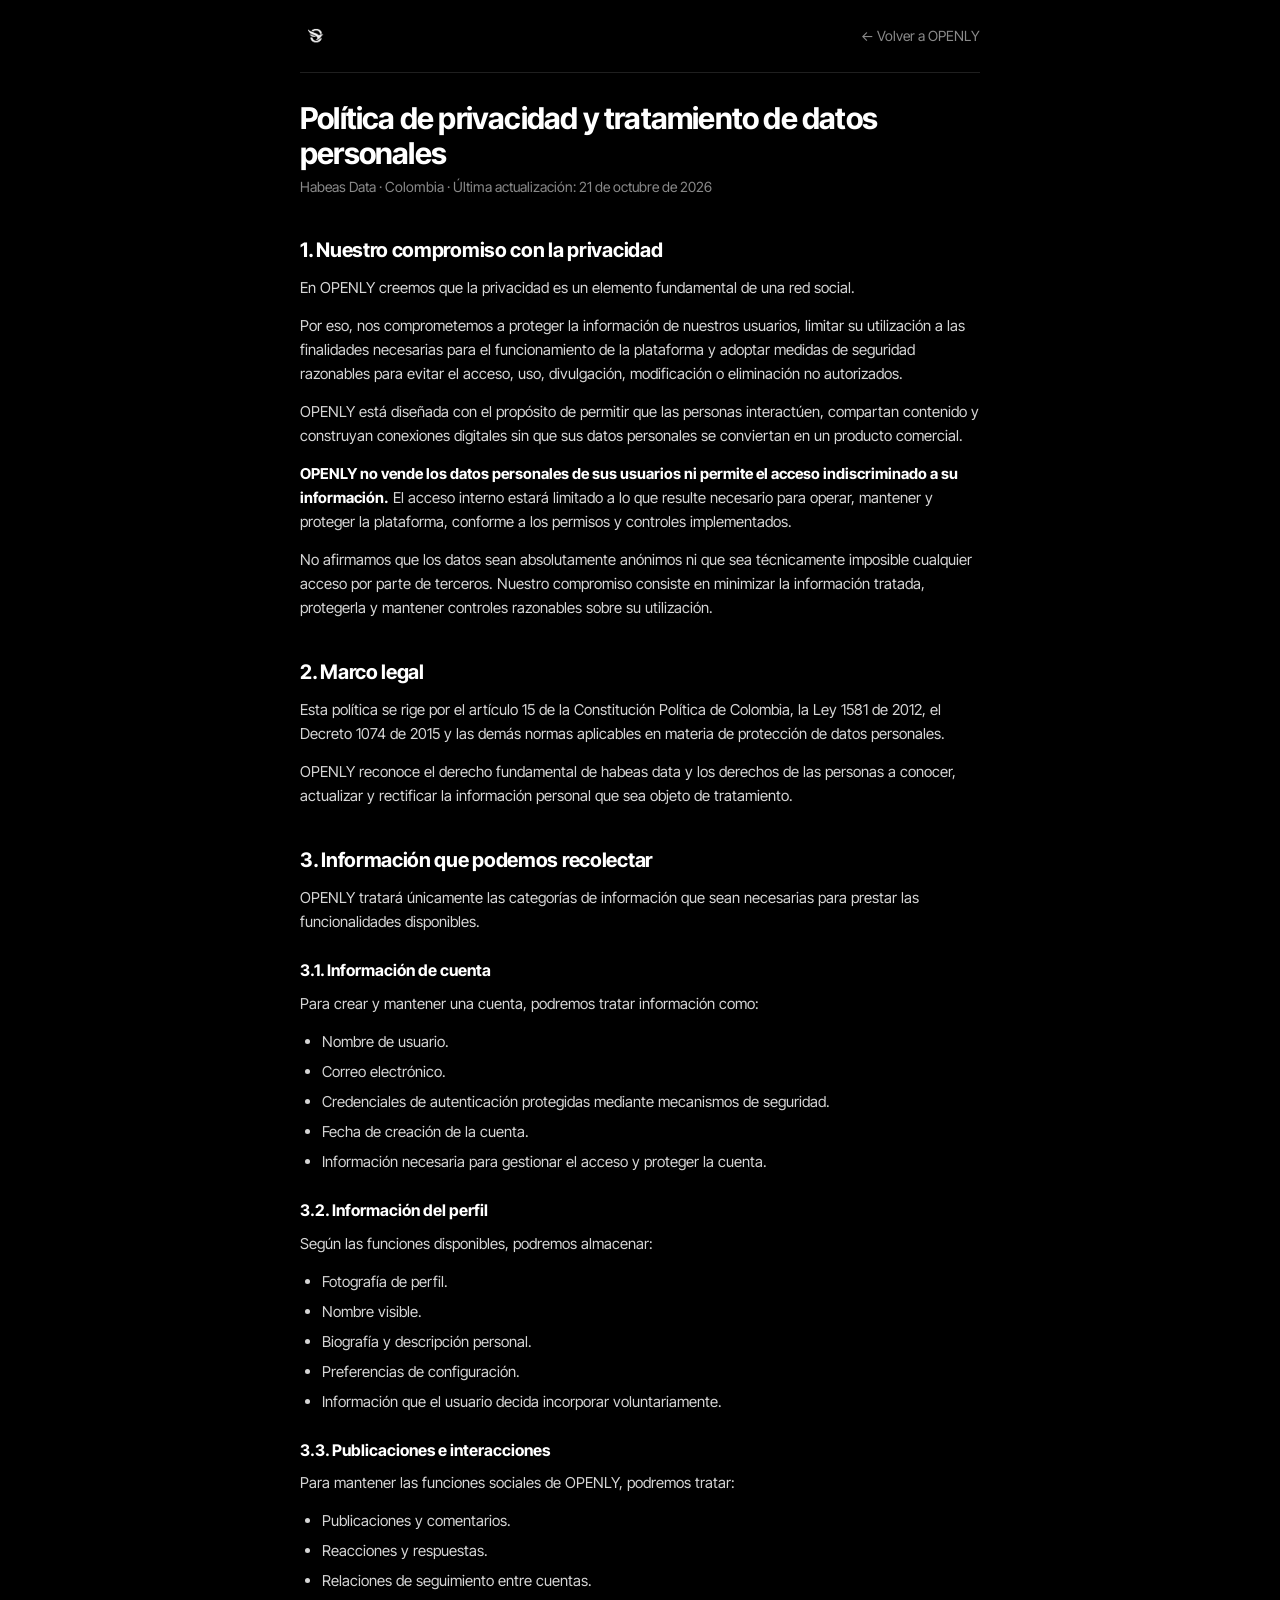
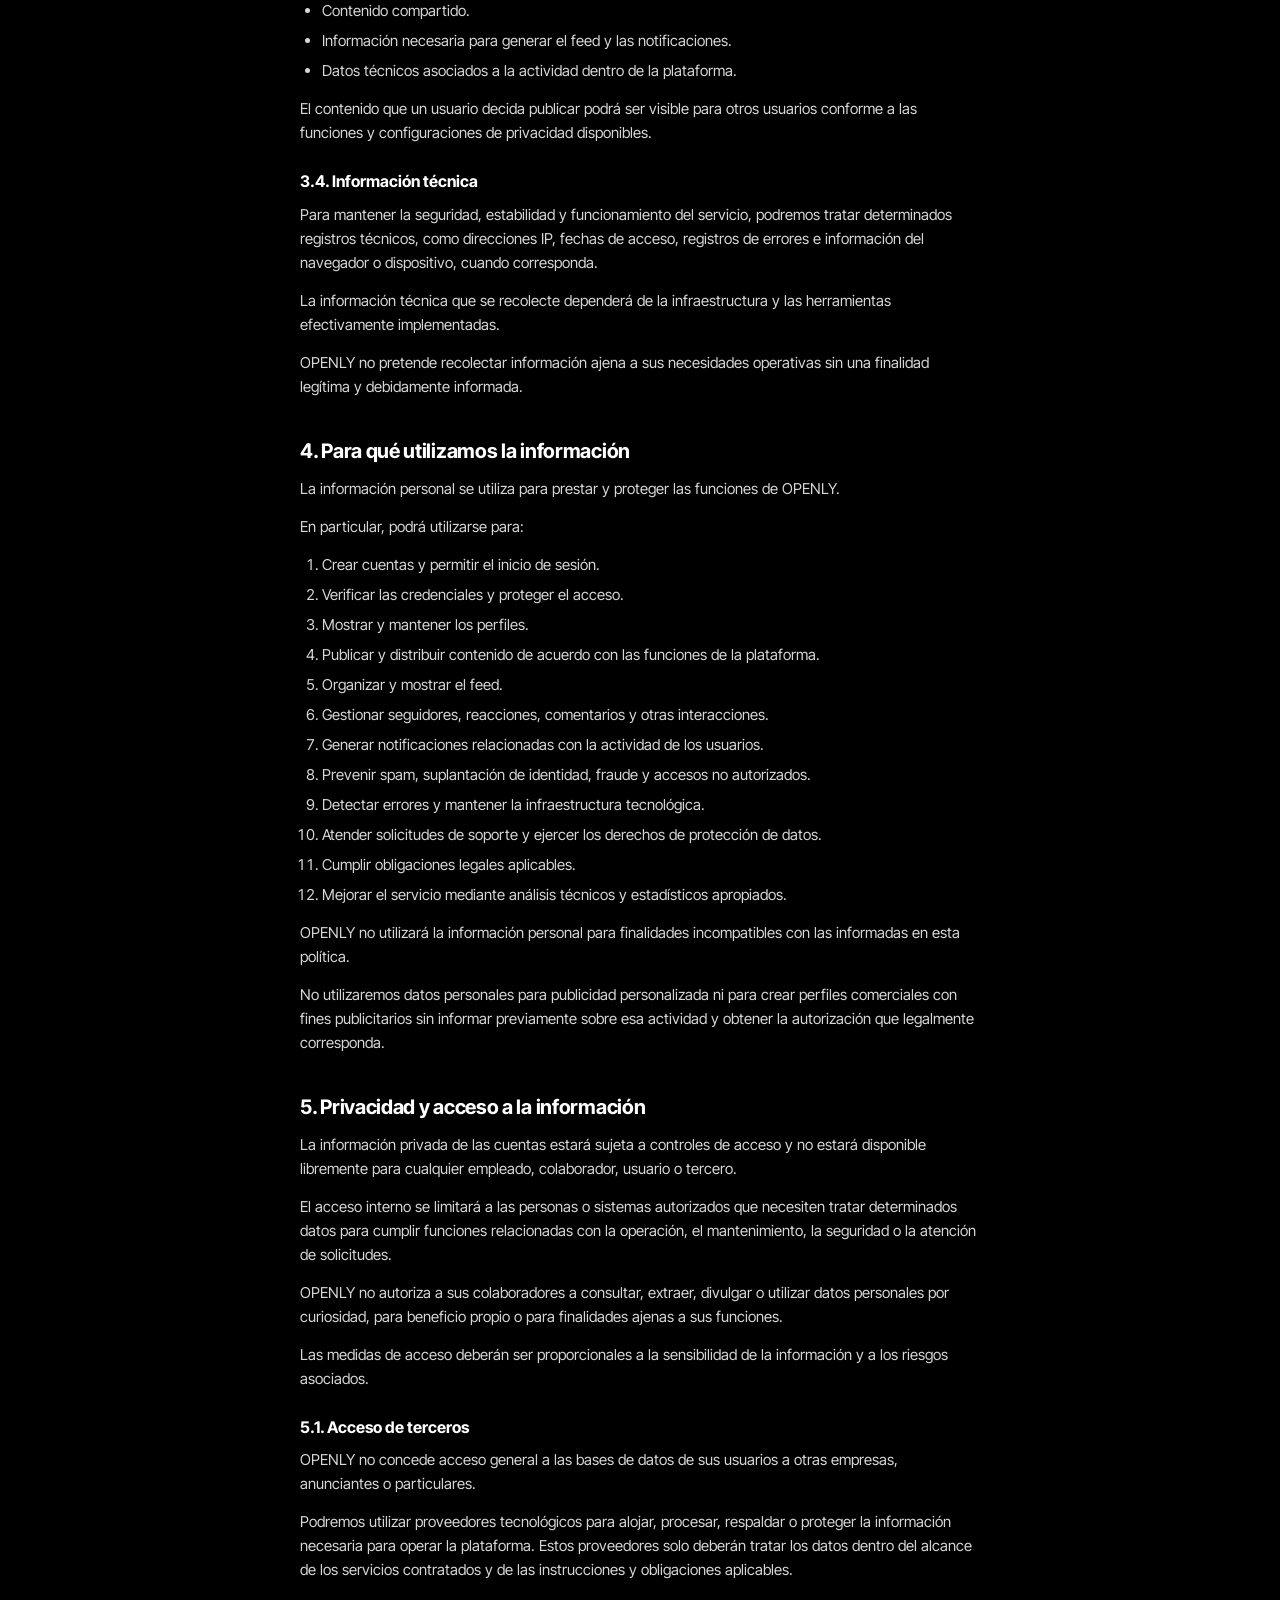
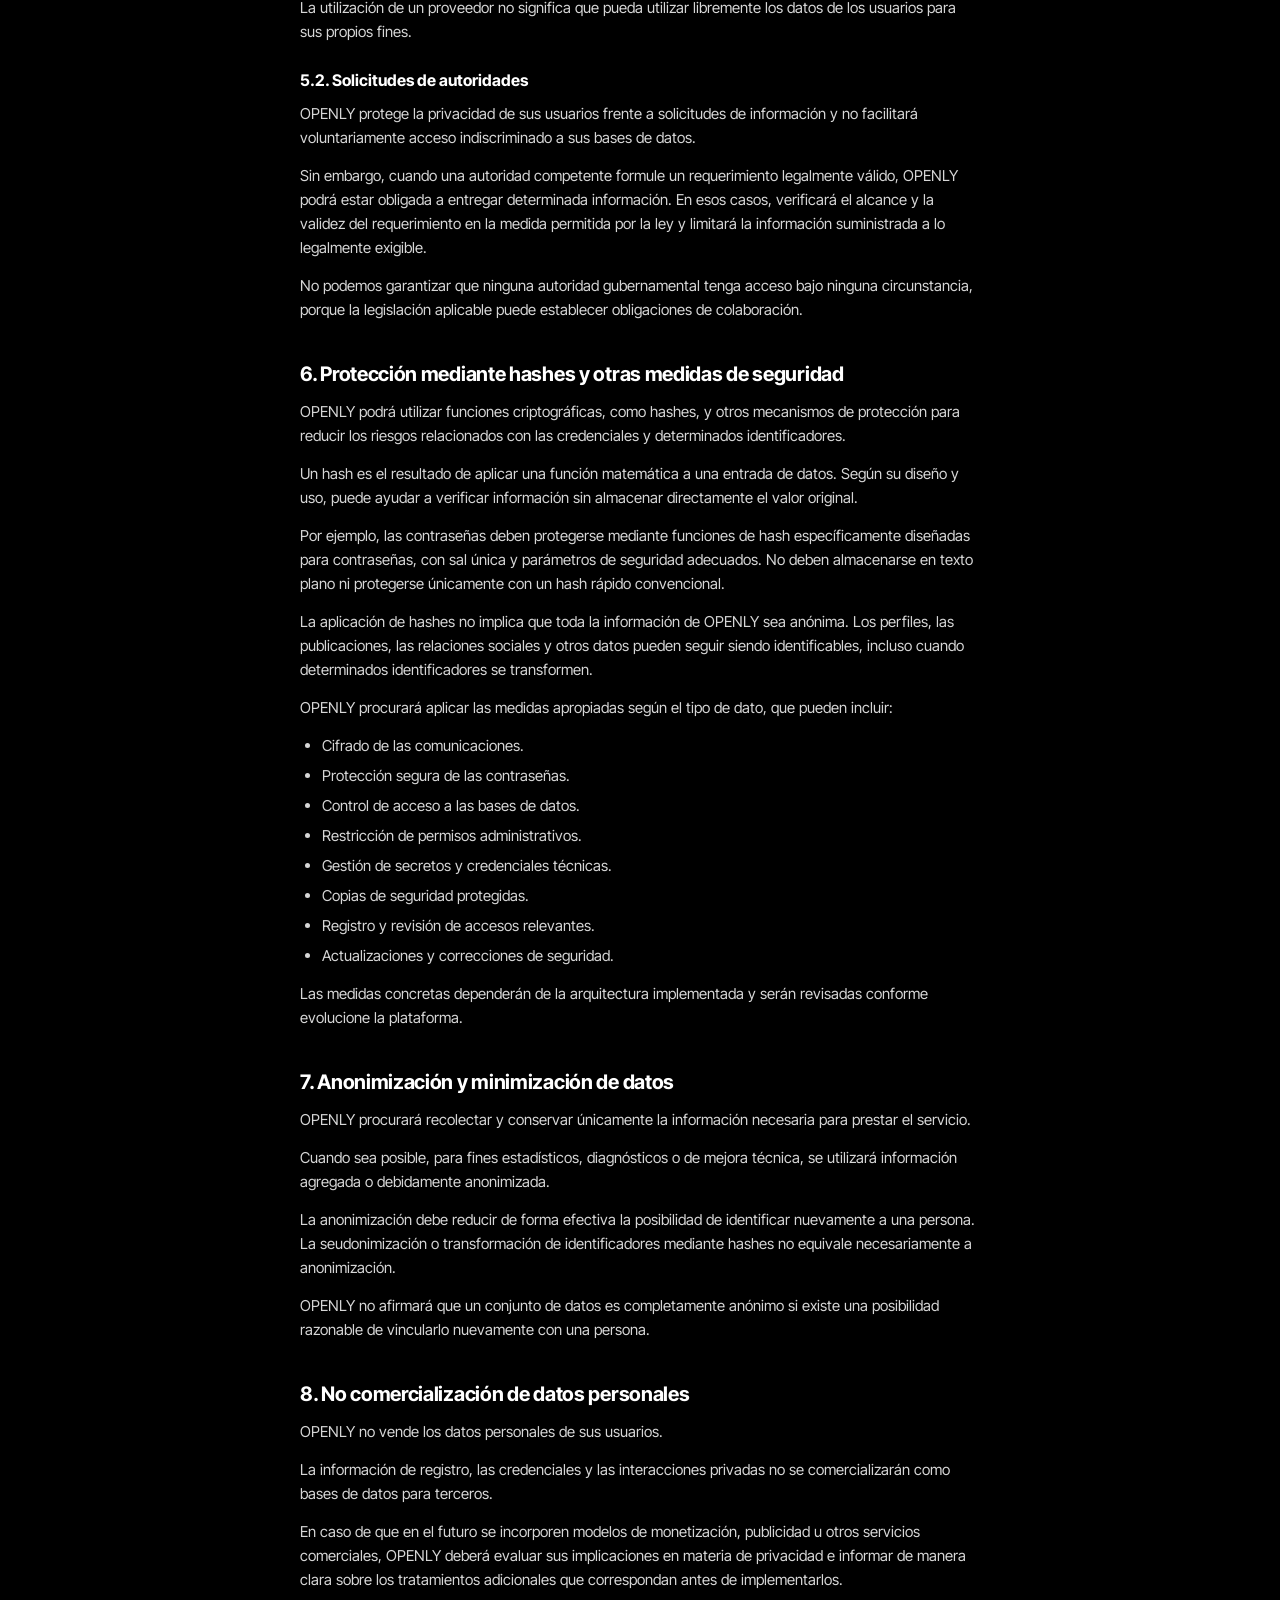
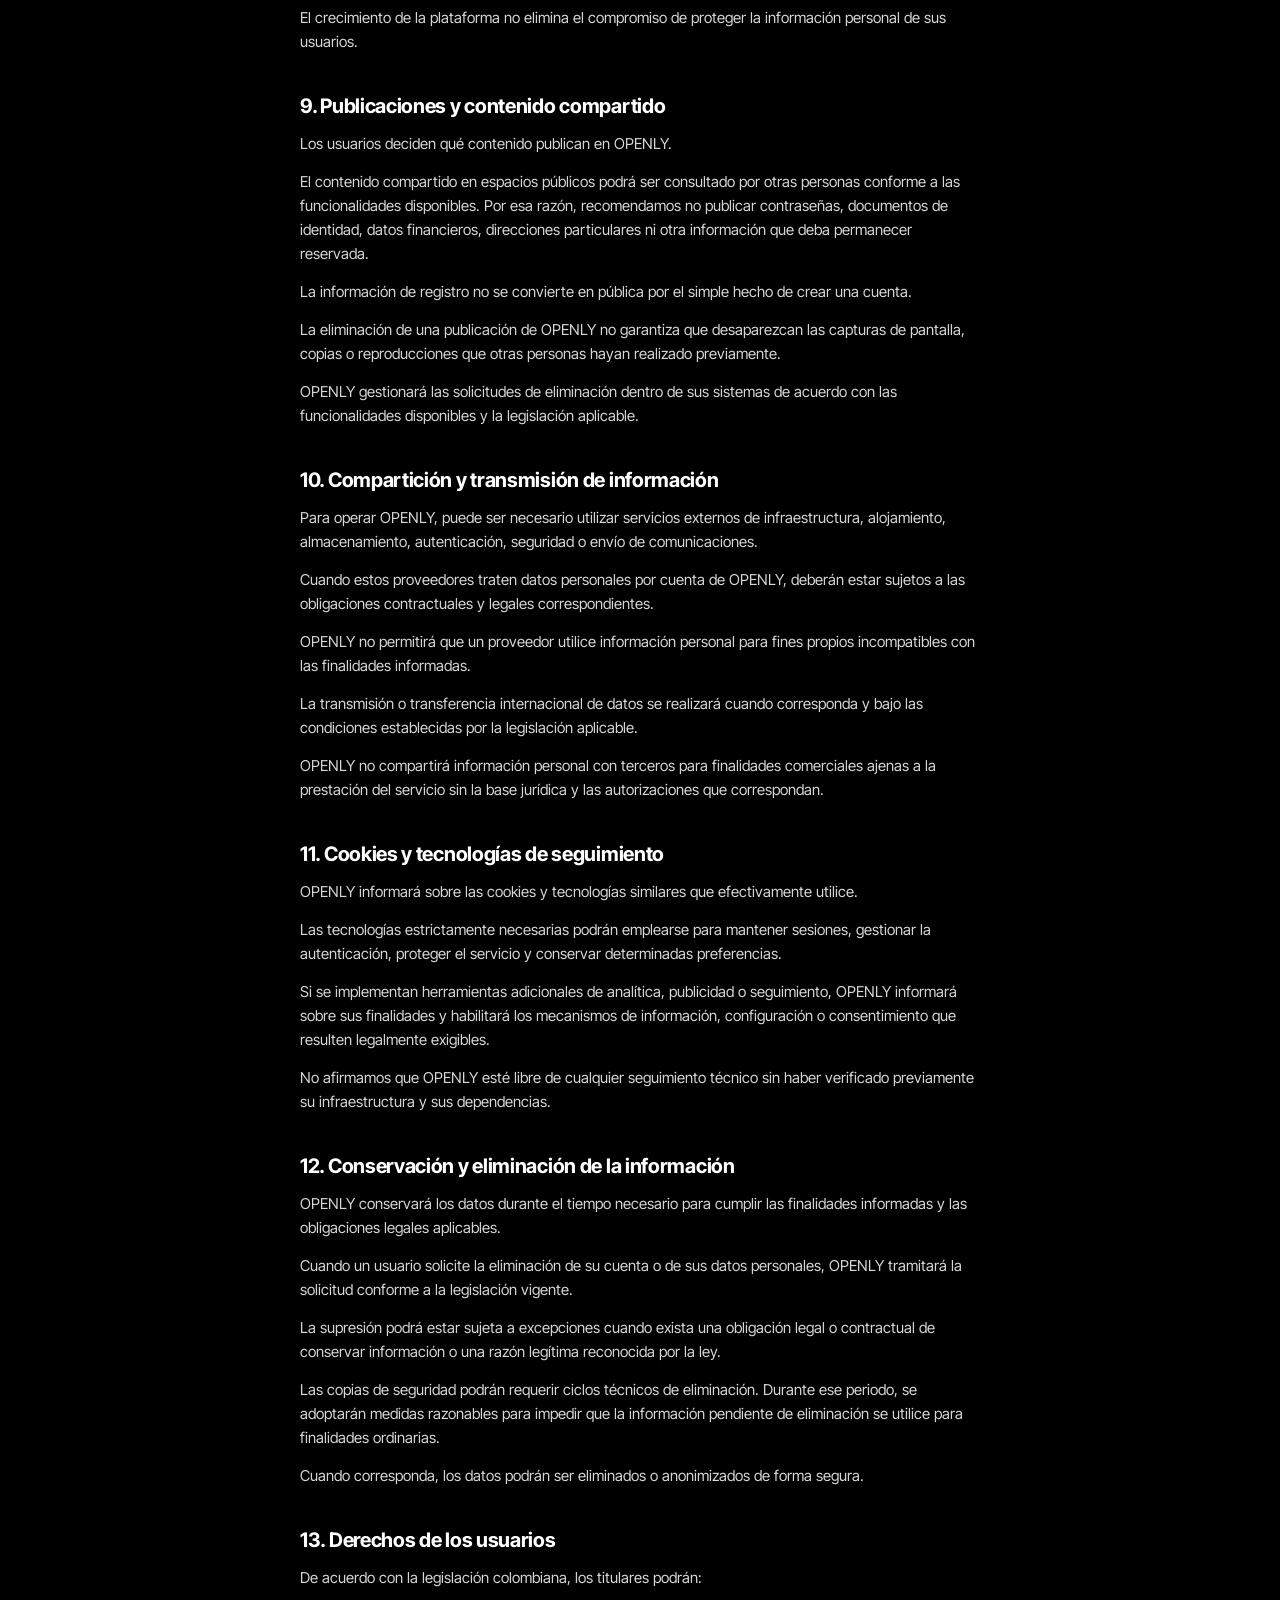
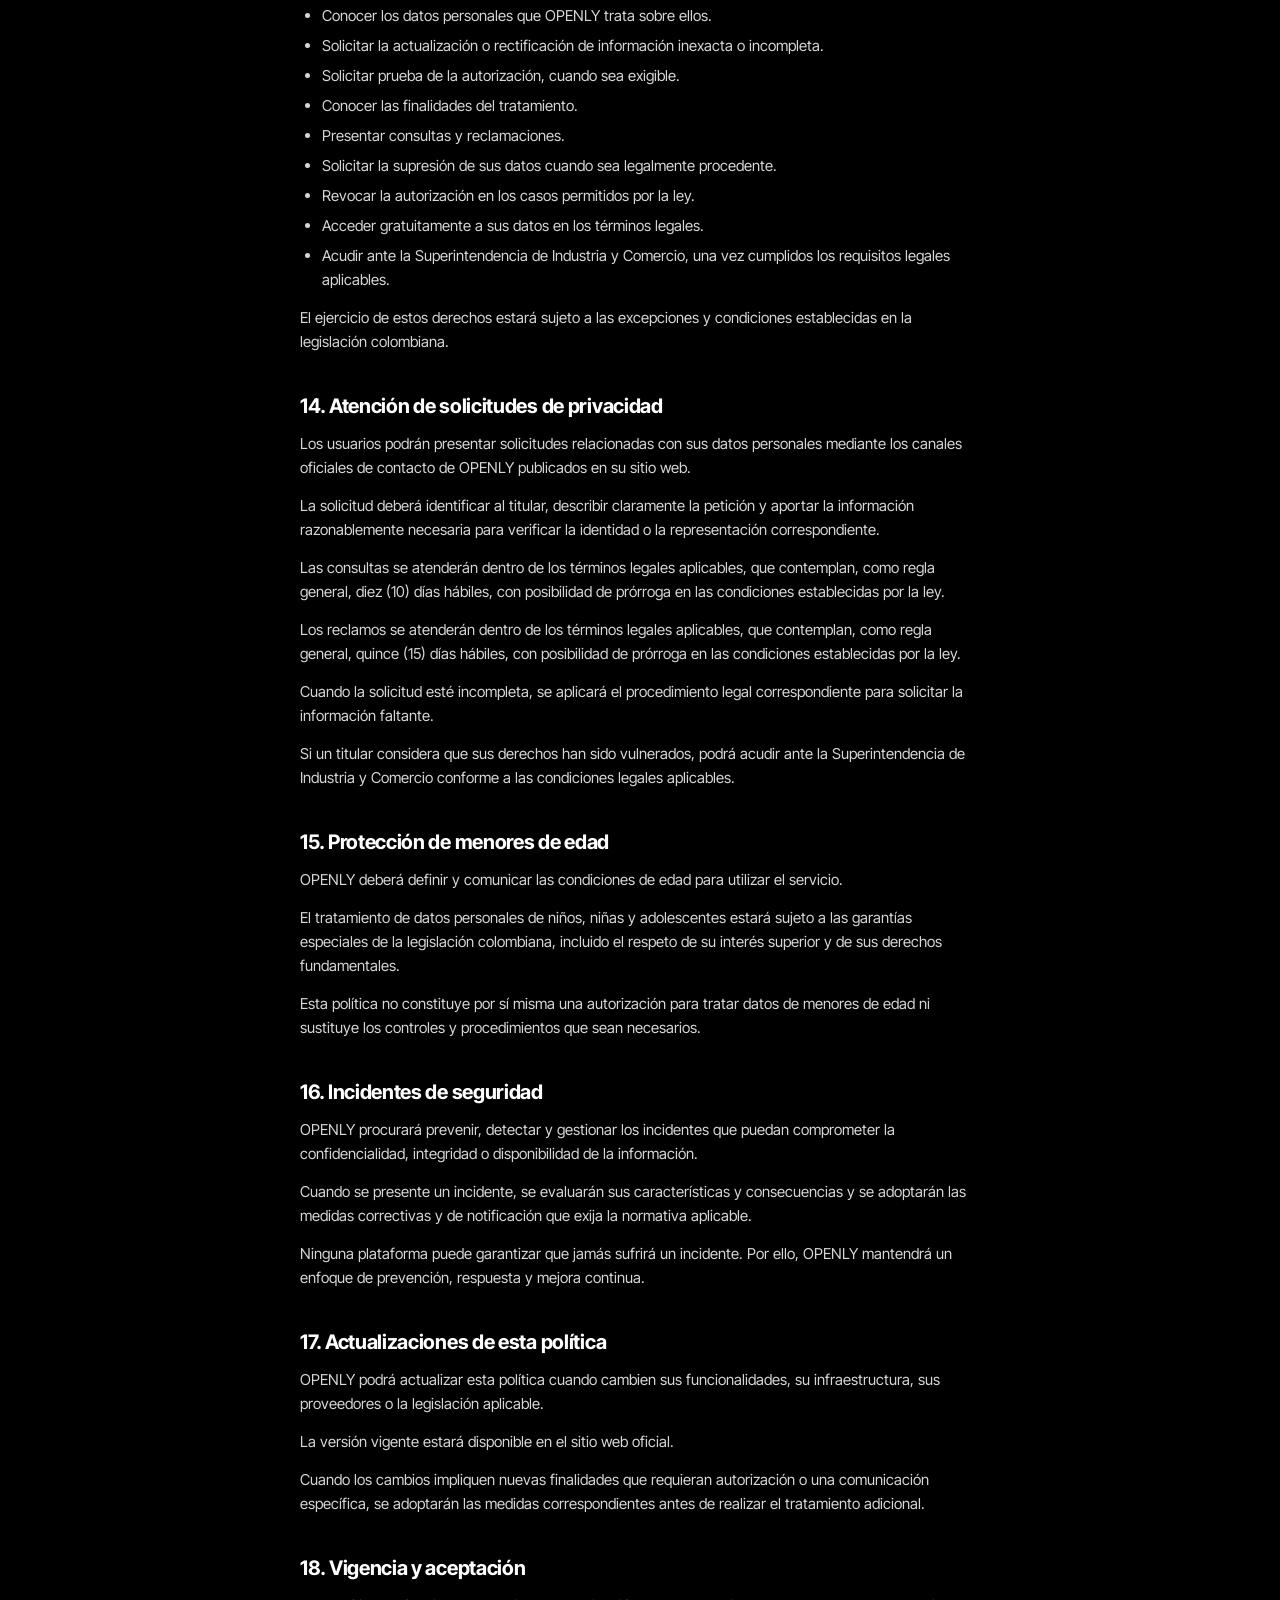
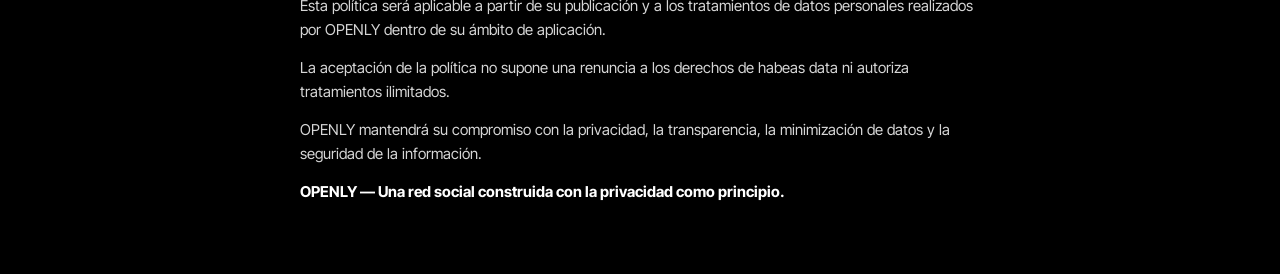
==== politica.html @ ceb9d27d "Create politica.html" ====
<!doctype html>
<html lang="es"><head><meta charset="utf-8">
<meta name="viewport" content="width=device-width, initial-scale=1">
<meta name="theme-color" content="#000000">
<title>Política de privacidad · OPENLY</title>
<link rel="icon" href="logo.png">
<link rel="preconnect" href="https://fonts.googleapis.com"><link rel="preconnect" href="https://fonts.gstatic.com" crossorigin>
<link rel="stylesheet" href="https://fonts.googleapis.com/css2?family=Inter+Tight:wght@400;600;700&display=swap">
<style>
*{box-sizing:border-box;margin:0}
html{background:#000}
body{font-family:'Inter Tight',-apple-system,'Helvetica Neue',Arial,sans-serif;color:#fff;background:#000;line-height:1.6;-webkit-text-size-adjust:100%}
.wrap{max-width:720px;margin:0 auto;padding:calc(env(safe-area-inset-top) + 20px) 20px calc(env(safe-area-inset-bottom) + 56px)}
.top{display:flex;align-items:center;justify-content:space-between;padding-bottom:20px;border-bottom:1px solid #1f1f1f}
.top img{height:32px;width:auto}
.top a{color:#8a8a8a;font-size:14px;text-decoration:none}.top a:hover{color:#fff}
h1{font-size:30px;font-weight:700;letter-spacing:-.8px;line-height:1.15;margin-top:28px}
.sub{color:#8a8a8a;font-size:14px;margin:6px 0 28px}
h2{font-size:20px;font-weight:700;margin:36px 0 10px;letter-spacing:-.3px}
h3{font-size:16px;font-weight:700;margin:24px 0 8px}
p{margin:0 0 14px;color:#d6d6d6;font-size:15px}
strong{color:#fff;font-weight:700}
ul,ol{margin:0 0 14px;padding-left:22px;color:#d6d6d6;font-size:15px}li{margin-bottom:6px}
a:focus-visible{outline:2px solid #fff;outline-offset:2px}
</style></head>
<body><div class="wrap">
<header class="top"><img src="logo.png" alt="OPENLY"><a href="index.html">← Volver a OPENLY</a></header>
<h1>Política de privacidad y tratamiento de datos personales</h1>
<p class="sub">Habeas Data · Colombia · Última actualización: 21 de octubre de 2026</p>
<h2>1. Nuestro compromiso con la privacidad</h2>
<p>En OPENLY creemos que la privacidad es un elemento fundamental de una red social.</p>
<p>Por eso, nos comprometemos a proteger la información de nuestros usuarios, limitar su utilización a las finalidades necesarias para el funcionamiento de la plataforma y adoptar medidas de seguridad razonables para evitar el acceso, uso, divulgación, modificación o eliminación no autorizados.</p>
<p>OPENLY está diseñada con el propósito de permitir que las personas interactúen, compartan contenido y construyan conexiones digitales sin que sus datos personales se conviertan en un producto comercial.</p>
<p><strong>OPENLY no vende los datos personales de sus usuarios ni permite el acceso indiscriminado a su información.</strong> El acceso interno estará limitado a lo que resulte necesario para operar, mantener y proteger la plataforma, conforme a los permisos y controles implementados.</p>
<p>No afirmamos que los datos sean absolutamente anónimos ni que sea técnicamente imposible cualquier acceso por parte de terceros. Nuestro compromiso consiste en minimizar la información tratada, protegerla y mantener controles razonables sobre su utilización.</p>
<h2>2. Marco legal</h2>
<p>Esta política se rige por el artículo 15 de la Constitución Política de Colombia, la Ley 1581 de 2012, el Decreto 1074 de 2015 y las demás normas aplicables en materia de protección de datos personales.</p>
<p>OPENLY reconoce el derecho fundamental de habeas data y los derechos de las personas a conocer, actualizar y rectificar la información personal que sea objeto de tratamiento.</p>
<h2>3. Información que podemos recolectar</h2>
<p>OPENLY tratará únicamente las categorías de información que sean necesarias para prestar las funcionalidades disponibles.</p>
<h3>3.1. Información de cuenta</h3>
<p>Para crear y mantener una cuenta, podremos tratar información como:</p>
<ul>
<li>Nombre de usuario.</li>
<li>Correo electrónico.</li>
<li>Credenciales de autenticación protegidas mediante mecanismos de seguridad.</li>
<li>Fecha de creación de la cuenta.</li>
<li>Información necesaria para gestionar el acceso y proteger la cuenta.</li>
</ul>
<h3>3.2. Información del perfil</h3>
<p>Según las funciones disponibles, podremos almacenar:</p>
<ul>
<li>Fotografía de perfil.</li>
<li>Nombre visible.</li>
<li>Biografía y descripción personal.</li>
<li>Preferencias de configuración.</li>
<li>Información que el usuario decida incorporar voluntariamente.</li>
</ul>
<h3>3.3. Publicaciones e interacciones</h3>
<p>Para mantener las funciones sociales de OPENLY, podremos tratar:</p>
<ul>
<li>Publicaciones y comentarios.</li>
<li>Reacciones y respuestas.</li>
<li>Relaciones de seguimiento entre cuentas.</li>
<li>Contenido compartido.</li>
<li>Información necesaria para generar el feed y las notificaciones.</li>
<li>Datos técnicos asociados a la actividad dentro de la plataforma.</li>
</ul>
<p>El contenido que un usuario decida publicar podrá ser visible para otros usuarios conforme a las funciones y configuraciones de privacidad disponibles.</p>
<h3>3.4. Información técnica</h3>
<p>Para mantener la seguridad, estabilidad y funcionamiento del servicio, podremos tratar determinados registros técnicos, como direcciones IP, fechas de acceso, registros de errores e información del navegador o dispositivo, cuando corresponda.</p>
<p>La información técnica que se recolecte dependerá de la infraestructura y las herramientas efectivamente implementadas.</p>
<p>OPENLY no pretende recolectar información ajena a sus necesidades operativas sin una finalidad legítima y debidamente informada.</p>
<h2>4. Para qué utilizamos la información</h2>
<p>La información personal se utiliza para prestar y proteger las funciones de OPENLY.</p>
<p>En particular, podrá utilizarse para:</p>
<ol>
<li>Crear cuentas y permitir el inicio de sesión.</li>
<li>Verificar las credenciales y proteger el acceso.</li>
<li>Mostrar y mantener los perfiles.</li>
<li>Publicar y distribuir contenido de acuerdo con las funciones de la plataforma.</li>
<li>Organizar y mostrar el feed.</li>
<li>Gestionar seguidores, reacciones, comentarios y otras interacciones.</li>
<li>Generar notificaciones relacionadas con la actividad de los usuarios.</li>
<li>Prevenir spam, suplantación de identidad, fraude y accesos no autorizados.</li>
<li>Detectar errores y mantener la infraestructura tecnológica.</li>
<li>Atender solicitudes de soporte y ejercer los derechos de protección de datos.</li>
<li>Cumplir obligaciones legales aplicables.</li>
<li>Mejorar el servicio mediante análisis técnicos y estadísticos apropiados.</li>
</ol>
<p>OPENLY no utilizará la información personal para finalidades incompatibles con las informadas en esta política.</p>
<p>No utilizaremos datos personales para publicidad personalizada ni para crear perfiles comerciales con fines publicitarios sin informar previamente sobre esa actividad y obtener la autorización que legalmente corresponda.</p>
<h2>5. Privacidad y acceso a la información</h2>
<p>La información privada de las cuentas estará sujeta a controles de acceso y no estará disponible libremente para cualquier empleado, colaborador, usuario o tercero.</p>
<p>El acceso interno se limitará a las personas o sistemas autorizados que necesiten tratar determinados datos para cumplir funciones relacionadas con la operación, el mantenimiento, la seguridad o la atención de solicitudes.</p>
<p>OPENLY no autoriza a sus colaboradores a consultar, extraer, divulgar o utilizar datos personales por curiosidad, para beneficio propio o para finalidades ajenas a sus funciones.</p>
<p>Las medidas de acceso deberán ser proporcionales a la sensibilidad de la información y a los riesgos asociados.</p>
<h3>5.1. Acceso de terceros</h3>
<p>OPENLY no concede acceso general a las bases de datos de sus usuarios a otras empresas, anunciantes o particulares.</p>
<p>Podremos utilizar proveedores tecnológicos para alojar, procesar, respaldar o proteger la información necesaria para operar la plataforma. Estos proveedores solo deberán tratar los datos dentro del alcance de los servicios contratados y de las instrucciones y obligaciones aplicables.</p>
<p>La utilización de un proveedor no significa que pueda utilizar libremente los datos de los usuarios para sus propios fines.</p>
<h3>5.2. Solicitudes de autoridades</h3>
<p>OPENLY protege la privacidad de sus usuarios frente a solicitudes de información y no facilitará voluntariamente acceso indiscriminado a sus bases de datos.</p>
<p>Sin embargo, cuando una autoridad competente formule un requerimiento legalmente válido, OPENLY podrá estar obligada a entregar determinada información. En esos casos, verificará el alcance y la validez del requerimiento en la medida permitida por la ley y limitará la información suministrada a lo legalmente exigible.</p>
<p>No podemos garantizar que ninguna autoridad gubernamental tenga acceso bajo ninguna circunstancia, porque la legislación aplicable puede establecer obligaciones de colaboración.</p>
<h2>6. Protección mediante hashes y otras medidas de seguridad</h2>
<p>OPENLY podrá utilizar funciones criptográficas, como hashes, y otros mecanismos de protección para reducir los riesgos relacionados con las credenciales y determinados identificadores.</p>
<p>Un hash es el resultado de aplicar una función matemática a una entrada de datos. Según su diseño y uso, puede ayudar a verificar información sin almacenar directamente el valor original.</p>
<p>Por ejemplo, las contraseñas deben protegerse mediante funciones de hash específicamente diseñadas para contraseñas, con sal única y parámetros de seguridad adecuados. No deben almacenarse en texto plano ni protegerse únicamente con un hash rápido convencional.</p>
<p>La aplicación de hashes no implica que toda la información de OPENLY sea anónima. Los perfiles, las publicaciones, las relaciones sociales y otros datos pueden seguir siendo identificables, incluso cuando determinados identificadores se transformen.</p>
<p>OPENLY procurará aplicar las medidas apropiadas según el tipo de dato, que pueden incluir:</p>
<ul>
<li>Cifrado de las comunicaciones.</li>
<li>Protección segura de las contraseñas.</li>
<li>Control de acceso a las bases de datos.</li>
<li>Restricción de permisos administrativos.</li>
<li>Gestión de secretos y credenciales técnicas.</li>
<li>Copias de seguridad protegidas.</li>
<li>Registro y revisión de accesos relevantes.</li>
<li>Actualizaciones y correcciones de seguridad.</li>
</ul>
<p>Las medidas concretas dependerán de la arquitectura implementada y serán revisadas conforme evolucione la plataforma.</p>
<h2>7. Anonimización y minimización de datos</h2>
<p>OPENLY procurará recolectar y conservar únicamente la información necesaria para prestar el servicio.</p>
<p>Cuando sea posible, para fines estadísticos, diagnósticos o de mejora técnica, se utilizará información agregada o debidamente anonimizada.</p>
<p>La anonimización debe reducir de forma efectiva la posibilidad de identificar nuevamente a una persona. La seudonimización o transformación de identificadores mediante hashes no equivale necesariamente a anonimización.</p>
<p>OPENLY no afirmará que un conjunto de datos es completamente anónimo si existe una posibilidad razonable de vincularlo nuevamente con una persona.</p>
<h2>8. No comercialización de datos personales</h2>
<p>OPENLY no vende los datos personales de sus usuarios.</p>
<p>La información de registro, las credenciales y las interacciones privadas no se comercializarán como bases de datos para terceros.</p>
<p>En caso de que en el futuro se incorporen modelos de monetización, publicidad u otros servicios comerciales, OPENLY deberá evaluar sus implicaciones en materia de privacidad e informar de manera clara sobre los tratamientos adicionales que correspondan antes de implementarlos.</p>
<p>El crecimiento de la plataforma no elimina el compromiso de proteger la información personal de sus usuarios.</p>
<h2>9. Publicaciones y contenido compartido</h2>
<p>Los usuarios deciden qué contenido publican en OPENLY.</p>
<p>El contenido compartido en espacios públicos podrá ser consultado por otras personas conforme a las funcionalidades disponibles. Por esa razón, recomendamos no publicar contraseñas, documentos de identidad, datos financieros, direcciones particulares ni otra información que deba permanecer reservada.</p>
<p>La información de registro no se convierte en pública por el simple hecho de crear una cuenta.</p>
<p>La eliminación de una publicación de OPENLY no garantiza que desaparezcan las capturas de pantalla, copias o reproducciones que otras personas hayan realizado previamente.</p>
<p>OPENLY gestionará las solicitudes de eliminación dentro de sus sistemas de acuerdo con las funcionalidades disponibles y la legislación aplicable.</p>
<h2>10. Compartición y transmisión de información</h2>
<p>Para operar OPENLY, puede ser necesario utilizar servicios externos de infraestructura, alojamiento, almacenamiento, autenticación, seguridad o envío de comunicaciones.</p>
<p>Cuando estos proveedores traten datos personales por cuenta de OPENLY, deberán estar sujetos a las obligaciones contractuales y legales correspondientes.</p>
<p>OPENLY no permitirá que un proveedor utilice información personal para fines propios incompatibles con las finalidades informadas.</p>
<p>La transmisión o transferencia internacional de datos se realizará cuando corresponda y bajo las condiciones establecidas por la legislación aplicable.</p>
<p>OPENLY no compartirá información personal con terceros para finalidades comerciales ajenas a la prestación del servicio sin la base jurídica y las autorizaciones que correspondan.</p>
<h2>11. Cookies y tecnologías de seguimiento</h2>
<p>OPENLY informará sobre las cookies y tecnologías similares que efectivamente utilice.</p>
<p>Las tecnologías estrictamente necesarias podrán emplearse para mantener sesiones, gestionar la autenticación, proteger el servicio y conservar determinadas preferencias.</p>
<p>Si se implementan herramientas adicionales de analítica, publicidad o seguimiento, OPENLY informará sobre sus finalidades y habilitará los mecanismos de información, configuración o consentimiento que resulten legalmente exigibles.</p>
<p>No afirmamos que OPENLY esté libre de cualquier seguimiento técnico sin haber verificado previamente su infraestructura y sus dependencias.</p>
<h2>12. Conservación y eliminación de la información</h2>
<p>OPENLY conservará los datos durante el tiempo necesario para cumplir las finalidades informadas y las obligaciones legales aplicables.</p>
<p>Cuando un usuario solicite la eliminación de su cuenta o de sus datos personales, OPENLY tramitará la solicitud conforme a la legislación vigente.</p>
<p>La supresión podrá estar sujeta a excepciones cuando exista una obligación legal o contractual de conservar información o una razón legítima reconocida por la ley.</p>
<p>Las copias de seguridad podrán requerir ciclos técnicos de eliminación. Durante ese periodo, se adoptarán medidas razonables para impedir que la información pendiente de eliminación se utilice para finalidades ordinarias.</p>
<p>Cuando corresponda, los datos podrán ser eliminados o anonimizados de forma segura.</p>
<h2>13. Derechos de los usuarios</h2>
<p>De acuerdo con la legislación colombiana, los titulares podrán:</p>
<ul>
<li>Conocer los datos personales que OPENLY trata sobre ellos.</li>
<li>Solicitar la actualización o rectificación de información inexacta o incompleta.</li>
<li>Solicitar prueba de la autorización, cuando sea exigible.</li>
<li>Conocer las finalidades del tratamiento.</li>
<li>Presentar consultas y reclamaciones.</li>
<li>Solicitar la supresión de sus datos cuando sea legalmente procedente.</li>
<li>Revocar la autorización en los casos permitidos por la ley.</li>
<li>Acceder gratuitamente a sus datos en los términos legales.</li>
<li>Acudir ante la Superintendencia de Industria y Comercio, una vez cumplidos los requisitos legales aplicables.</li>
</ul>
<p>El ejercicio de estos derechos estará sujeto a las excepciones y condiciones establecidas en la legislación colombiana.</p>
<h2>14. Atención de solicitudes de privacidad</h2>
<p>Los usuarios podrán presentar solicitudes relacionadas con sus datos personales mediante los canales oficiales de contacto de OPENLY publicados en su sitio web.</p>
<p>La solicitud deberá identificar al titular, describir claramente la petición y aportar la información razonablemente necesaria para verificar la identidad o la representación correspondiente.</p>
<p>Las consultas se atenderán dentro de los términos legales aplicables, que contemplan, como regla general, diez (10) días hábiles, con posibilidad de prórroga en las condiciones establecidas por la ley.</p>
<p>Los reclamos se atenderán dentro de los términos legales aplicables, que contemplan, como regla general, quince (15) días hábiles, con posibilidad de prórroga en las condiciones establecidas por la ley.</p>
<p>Cuando la solicitud esté incompleta, se aplicará el procedimiento legal correspondiente para solicitar la información faltante.</p>
<p>Si un titular considera que sus derechos han sido vulnerados, podrá acudir ante la Superintendencia de Industria y Comercio conforme a las condiciones legales aplicables.</p>
<h2>15. Protección de menores de edad</h2>
<p>OPENLY deberá definir y comunicar las condiciones de edad para utilizar el servicio.</p>
<p>El tratamiento de datos personales de niños, niñas y adolescentes estará sujeto a las garantías especiales de la legislación colombiana, incluido el respeto de su interés superior y de sus derechos fundamentales.</p>
<p>Esta política no constituye por sí misma una autorización para tratar datos de menores de edad ni sustituye los controles y procedimientos que sean necesarios.</p>
<h2>16. Incidentes de seguridad</h2>
<p>OPENLY procurará prevenir, detectar y gestionar los incidentes que puedan comprometer la confidencialidad, integridad o disponibilidad de la información.</p>
<p>Cuando se presente un incidente, se evaluarán sus características y consecuencias y se adoptarán las medidas correctivas y de notificación que exija la normativa aplicable.</p>
<p>Ninguna plataforma puede garantizar que jamás sufrirá un incidente. Por ello, OPENLY mantendrá un enfoque de prevención, respuesta y mejora continua.</p>
<h2>17. Actualizaciones de esta política</h2>
<p>OPENLY podrá actualizar esta política cuando cambien sus funcionalidades, su infraestructura, sus proveedores o la legislación aplicable.</p>
<p>La versión vigente estará disponible en el sitio web oficial.</p>
<p>Cuando los cambios impliquen nuevas finalidades que requieran autorización o una comunicación específica, se adoptarán las medidas correspondientes antes de realizar el tratamiento adicional.</p>
<h2>18. Vigencia y aceptación</h2>
<p>Esta política será aplicable a partir de su publicación y a los tratamientos de datos personales realizados por OPENLY dentro de su ámbito de aplicación.</p>
<p>La aceptación de la política no supone una renuncia a los derechos de habeas data ni autoriza tratamientos ilimitados.</p>
<p>OPENLY mantendrá su compromiso con la privacidad, la transparencia, la minimización de datos y la seguridad de la información.</p>
<p><strong>OPENLY — Una red social construida con la privacidad como principio.</strong></p>
</div></body></html>
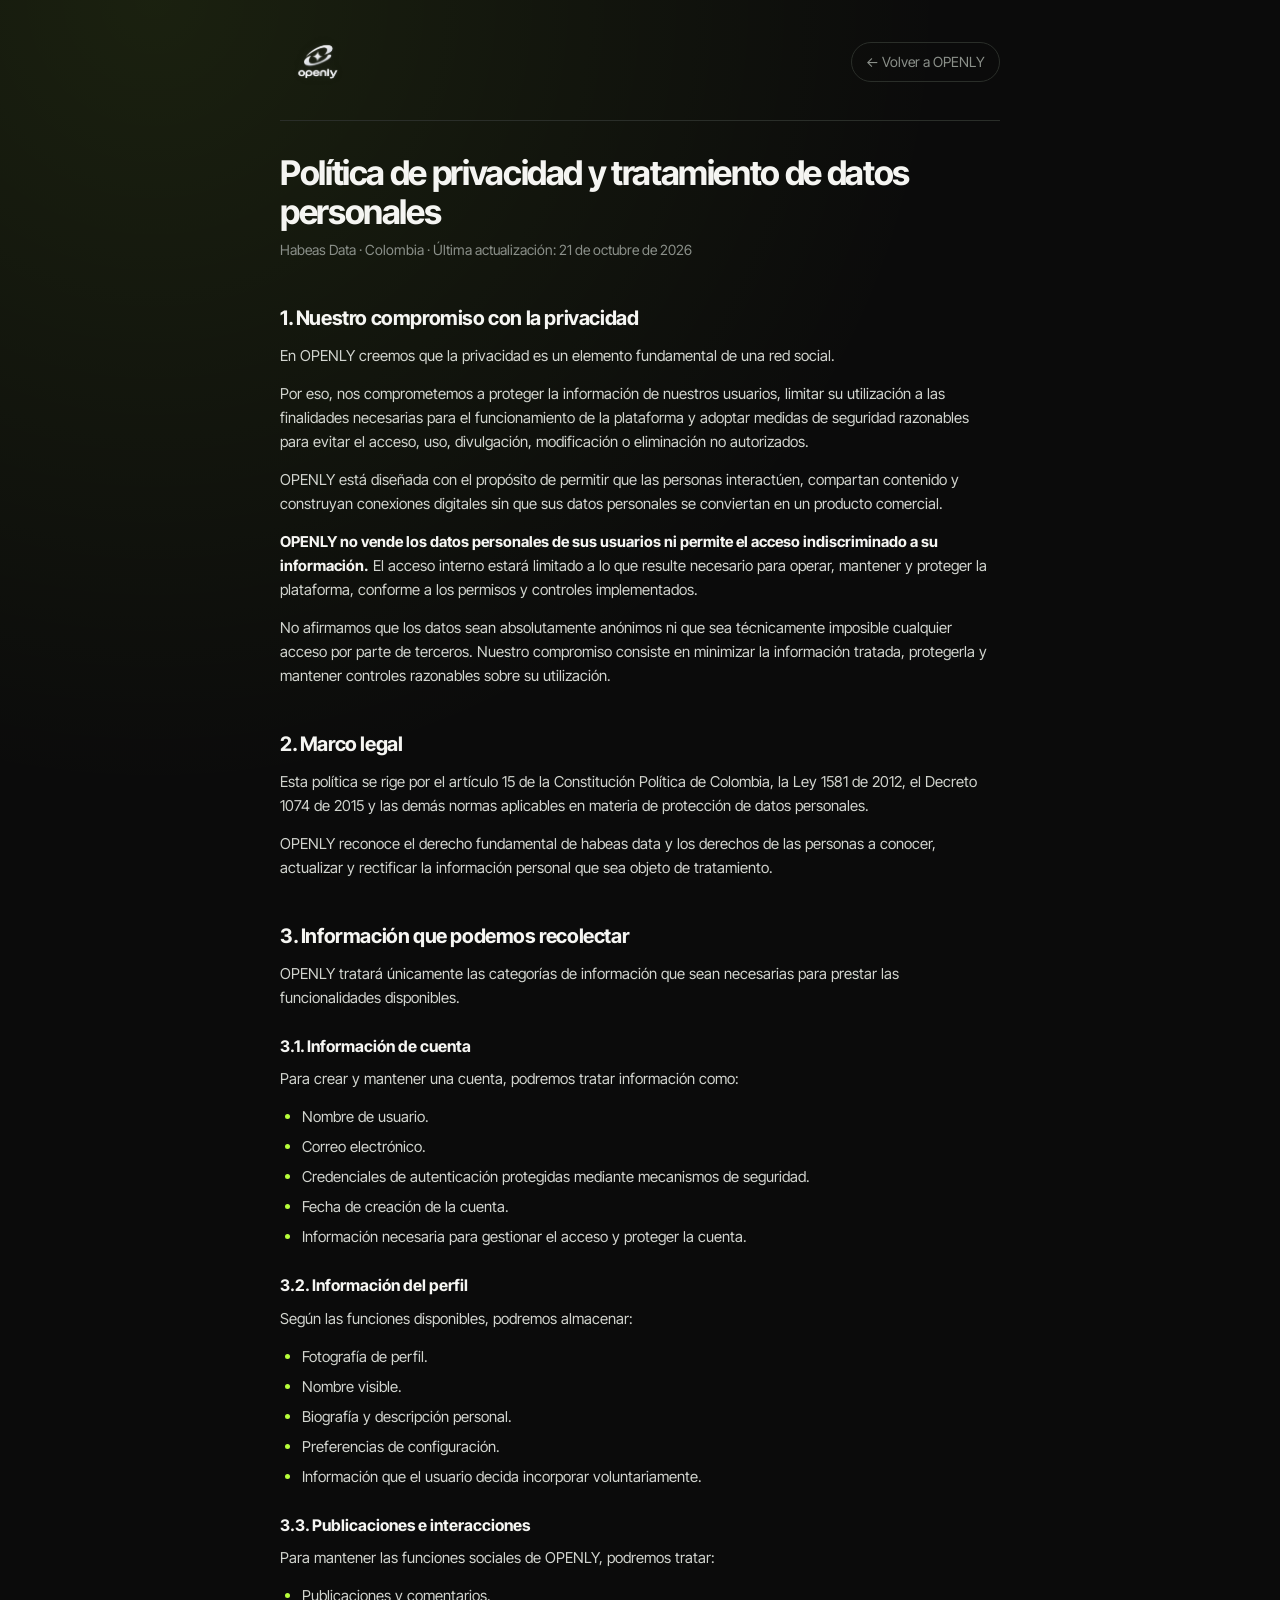
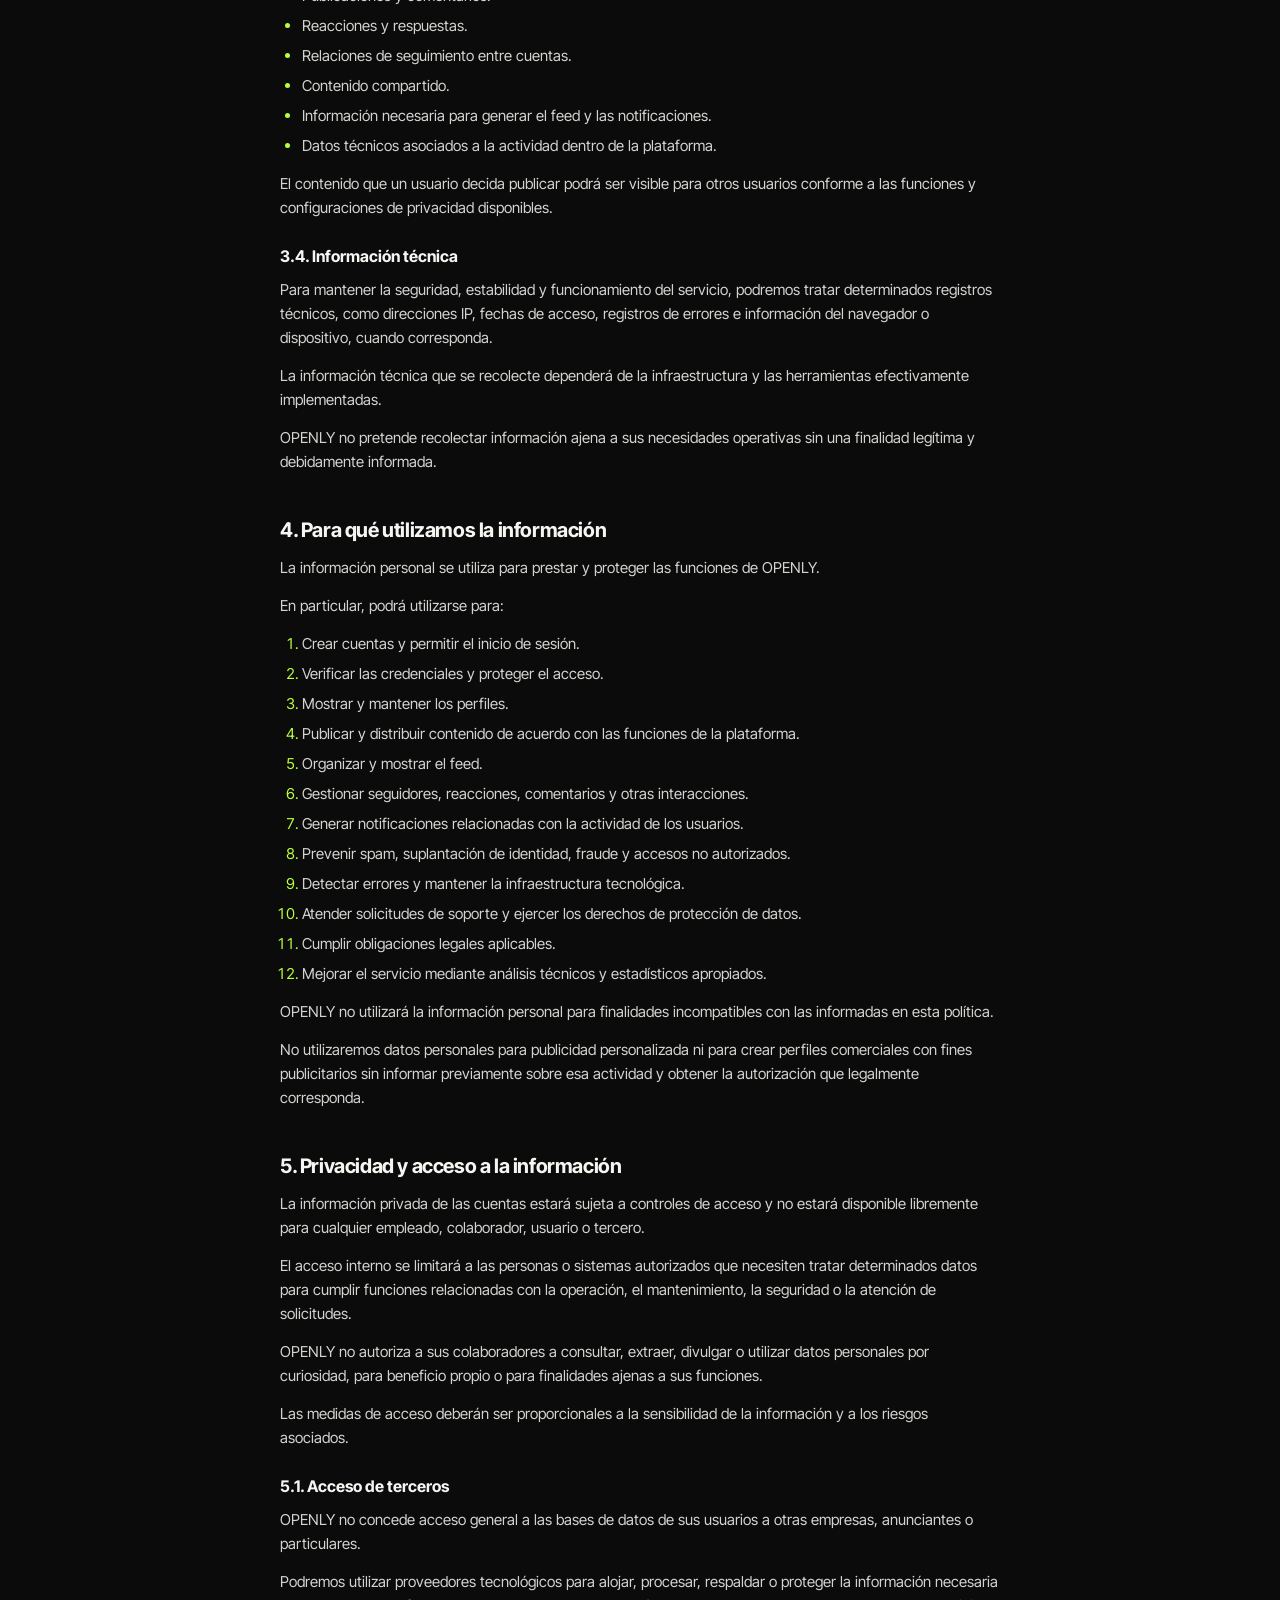
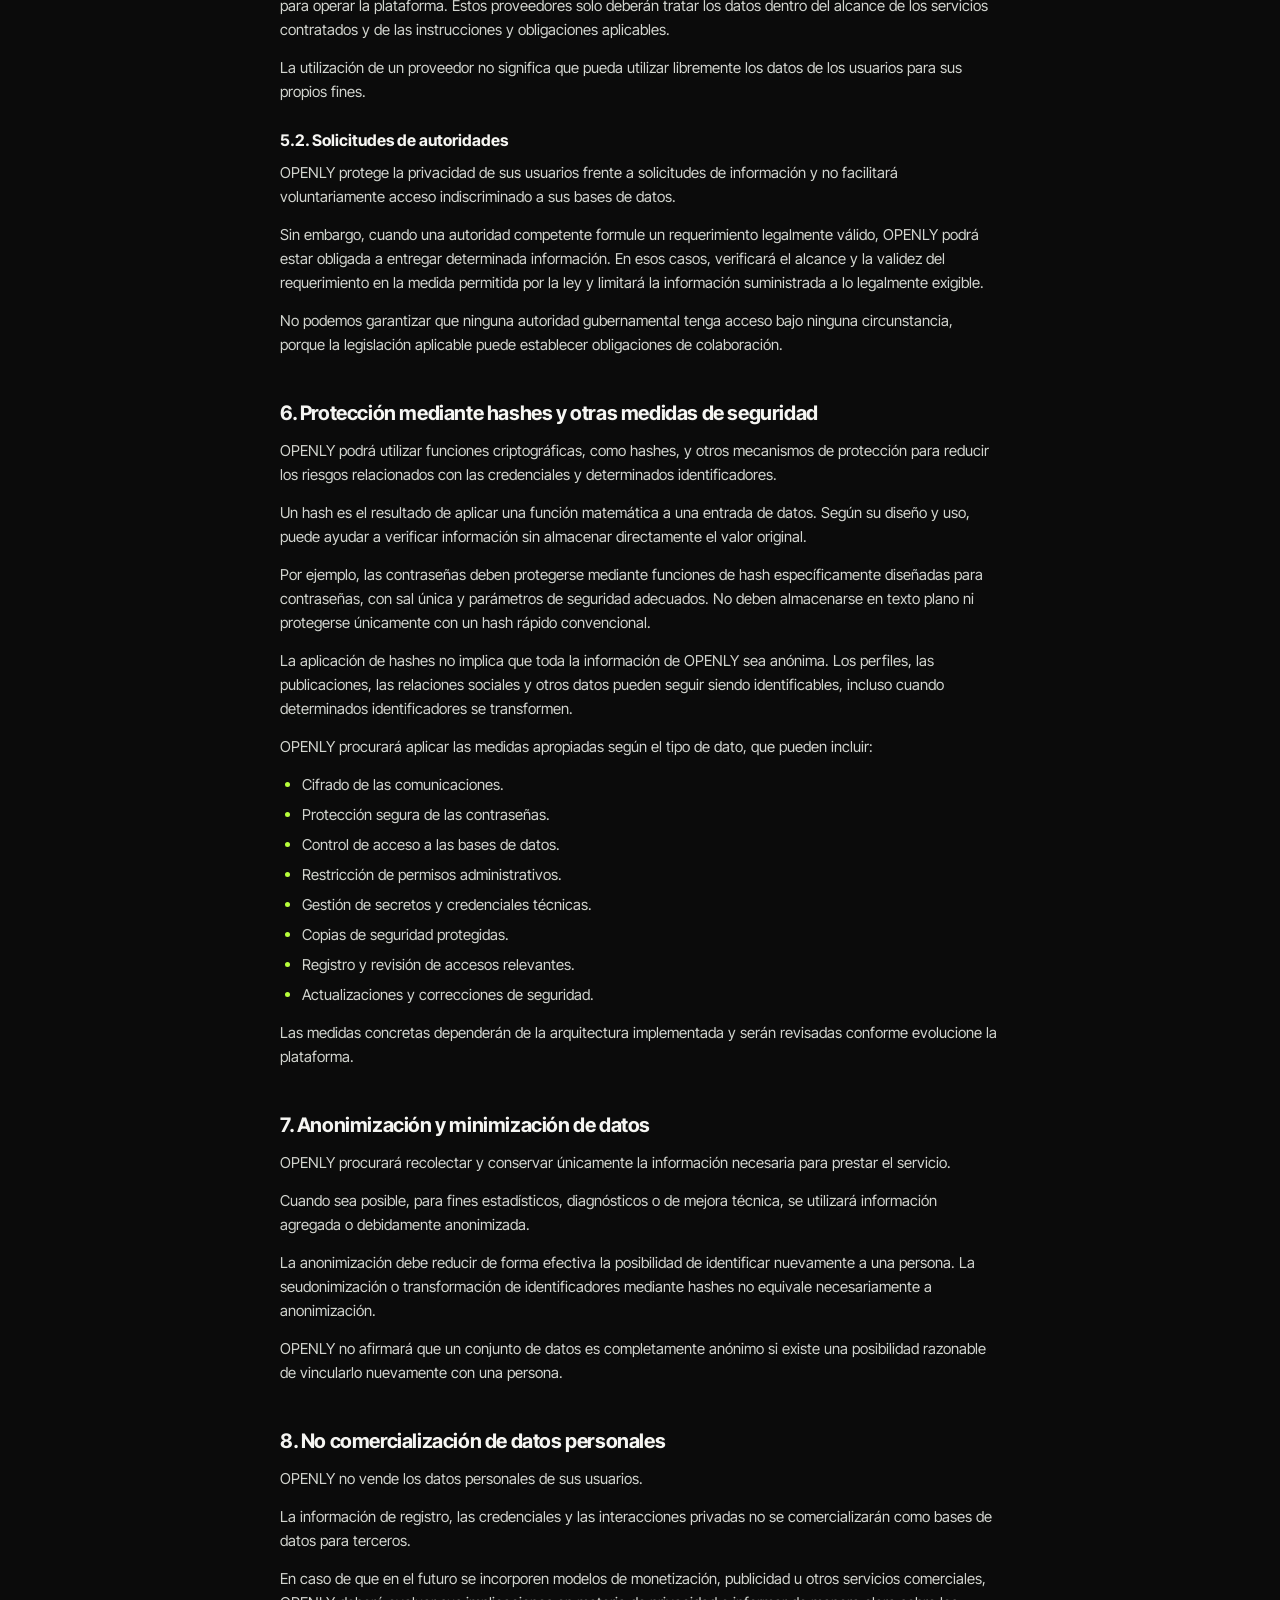
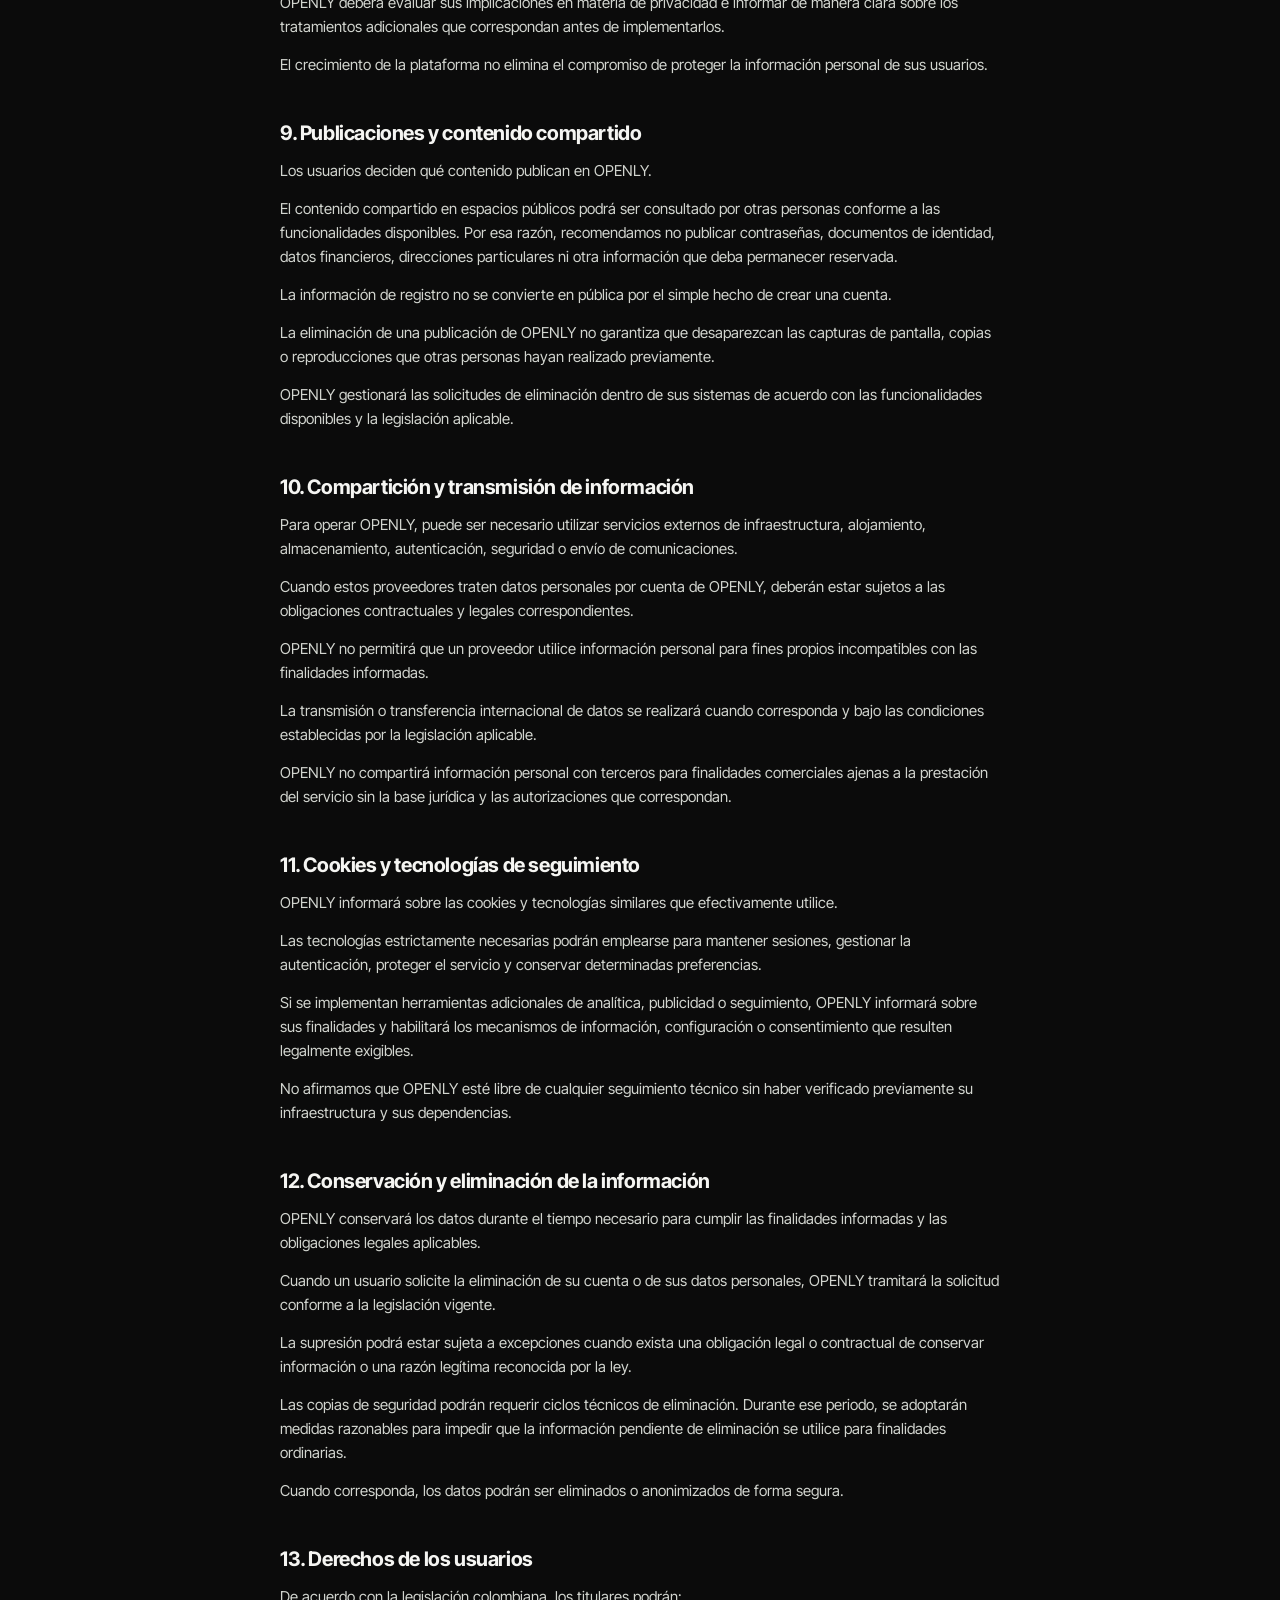
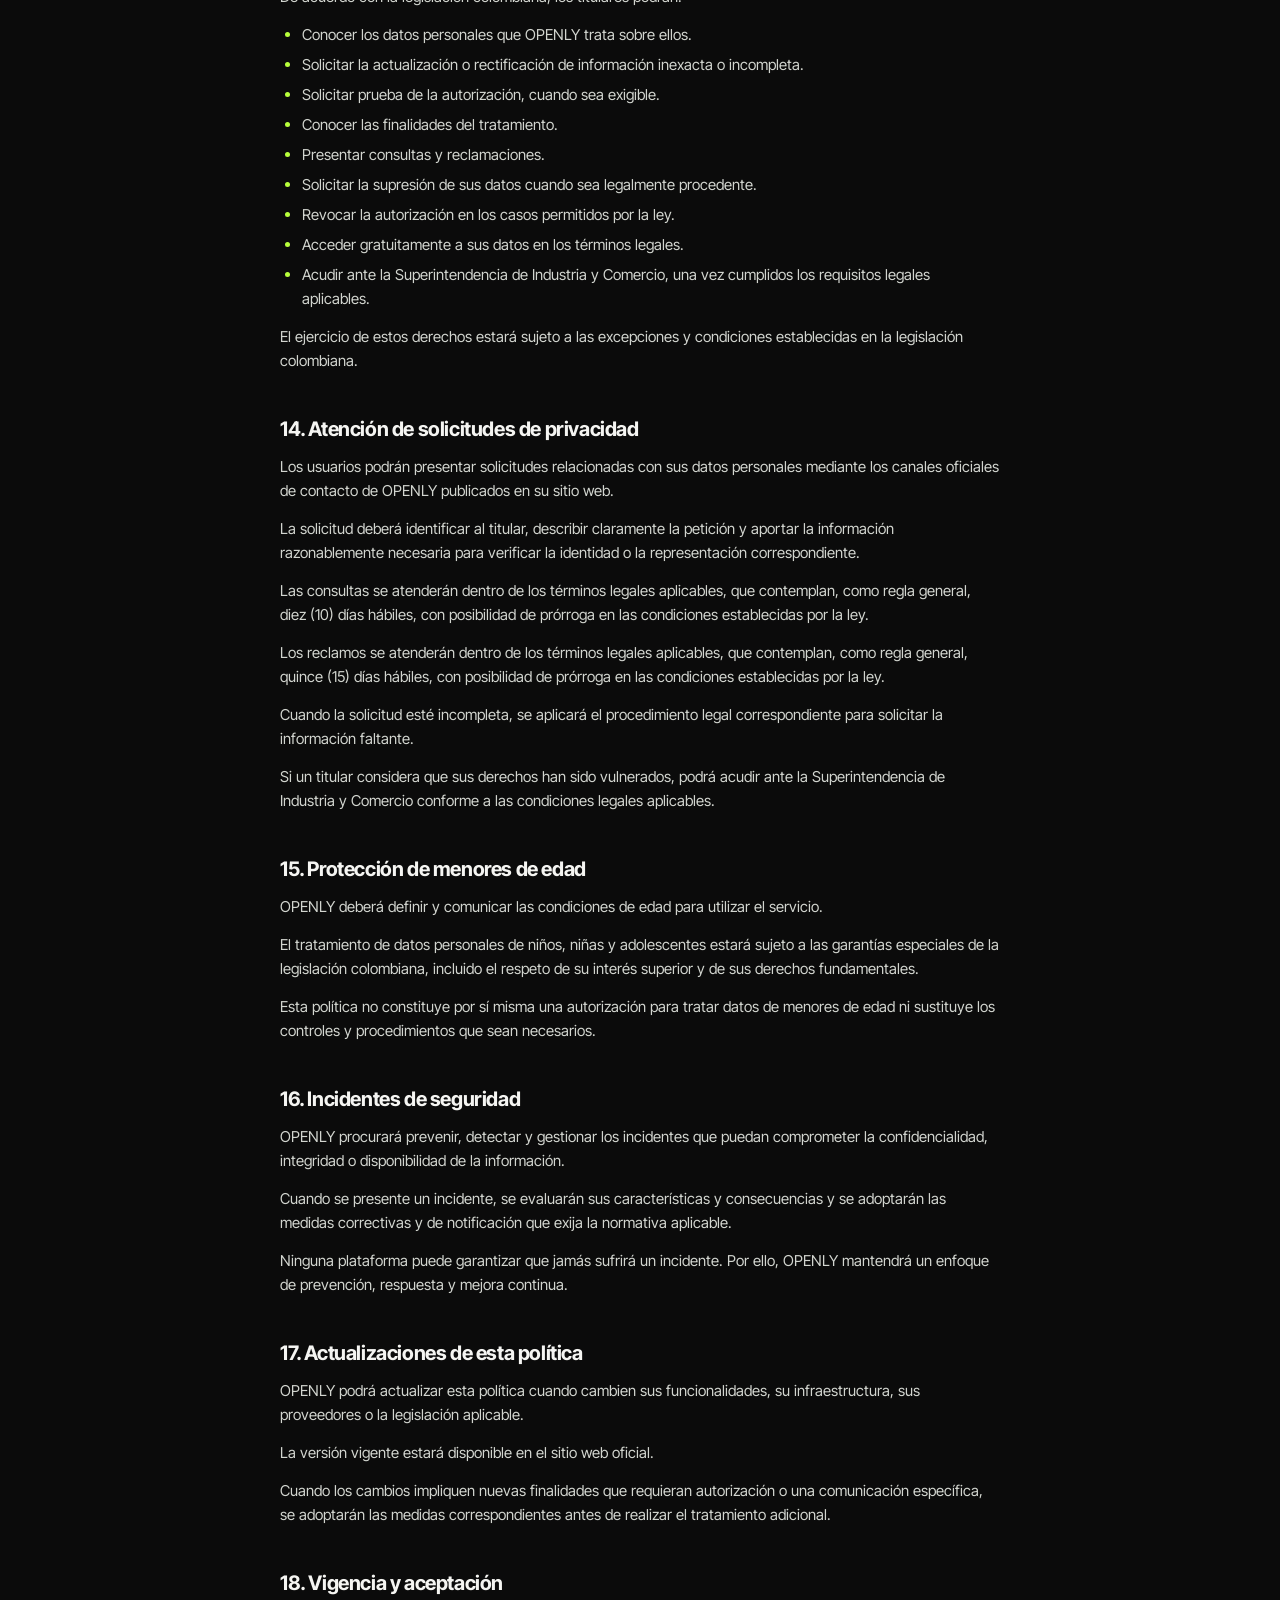
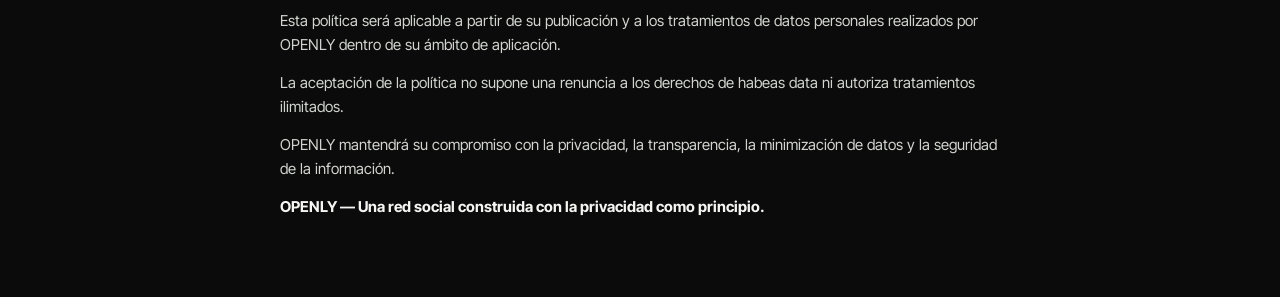
==== commit 5e89f6f8: "Update politica.html" ====
--- a/politica.html
+++ b/politica.html
@@ -1,27 +1,31 @@
 <!doctype html>
 <html lang="es"><head><meta charset="utf-8">
 <meta name="viewport" content="width=device-width, initial-scale=1">
-<meta name="theme-color" content="#000000">
+<meta name="theme-color" content="#0B0B0B">
 <title>Política de privacidad · OPENLY</title>
 <link rel="icon" href="logo.png">
 <link rel="preconnect" href="https://fonts.googleapis.com"><link rel="preconnect" href="https://fonts.gstatic.com" crossorigin>
 <link rel="stylesheet" href="https://fonts.googleapis.com/css2?family=Inter+Tight:wght@400;600;700&display=swap">
 <style>
+:root{--lime:#B8FF3B;--bg:#0B0B0B;--fg:#F5F5F2;--mu:#8B908A;--line:#2A2E29;--tx:#D2D5CF}
 *{box-sizing:border-box;margin:0}
-html{background:#000}
-body{font-family:'Inter Tight',-apple-system,'Helvetica Neue',Arial,sans-serif;color:#fff;background:#000;line-height:1.6;-webkit-text-size-adjust:100%}
-.wrap{max-width:720px;margin:0 auto;padding:calc(env(safe-area-inset-top) + 20px) 20px calc(env(safe-area-inset-bottom) + 56px)}
-.top{display:flex;align-items:center;justify-content:space-between;padding-bottom:20px;border-bottom:1px solid #1f1f1f}
-.top img{height:32px;width:auto}
-.top a{color:#8a8a8a;font-size:14px;text-decoration:none}.top a:hover{color:#fff}
-h1{font-size:30px;font-weight:700;letter-spacing:-.8px;line-height:1.15;margin-top:28px}
-.sub{color:#8a8a8a;font-size:14px;margin:6px 0 28px}
-h2{font-size:20px;font-weight:700;margin:36px 0 10px;letter-spacing:-.3px}
+html{background:var(--bg)}
+body{font-family:'Inter Tight',-apple-system,'Helvetica Neue',Arial,sans-serif;color:var(--fg);background:radial-gradient(circle at 12% 0%,rgba(184,255,59,.09),transparent 55%) fixed,var(--bg);min-height:100vh;line-height:1.6;-webkit-text-size-adjust:100%;-webkit-font-smoothing:antialiased}
+.wrap{max-width:760px;margin:0 auto;padding:calc(env(safe-area-inset-top) + 24px) 20px calc(env(safe-area-inset-bottom) + 64px)}
+.top{display:flex;align-items:center;justify-content:space-between;gap:16px;padding-bottom:20px;border-bottom:1px solid var(--line)}
+.top img{height:clamp(52px,9vw,76px);width:auto;display:block}
+.top a{color:var(--mu);font-size:14px;text-decoration:none;padding:8px 14px;border:1px solid var(--line);border-radius:999px;white-space:nowrap;transition:color .15s,border-color .15s}
+.top a:hover{color:var(--lime);border-color:var(--lime)}
+h1{font-size:clamp(26px,5vw,34px);font-weight:700;letter-spacing:-.04em;line-height:1.15;margin-top:32px}
+.sub{color:var(--mu);font-size:14px;margin:8px 0 28px}
+h2{font-size:20px;font-weight:700;margin:40px 0 10px;letter-spacing:-.02em}
 h3{font-size:16px;font-weight:700;margin:24px 0 8px}
-p{margin:0 0 14px;color:#d6d6d6;font-size:15px}
-strong{color:#fff;font-weight:700}
-ul,ol{margin:0 0 14px;padding-left:22px;color:#d6d6d6;font-size:15px}li{margin-bottom:6px}
-a:focus-visible{outline:2px solid #fff;outline-offset:2px}
+p{margin:0 0 14px;color:var(--tx);font-size:15px}
+strong{color:var(--fg);font-weight:700}
+ul,ol{margin:0 0 14px;padding-left:22px;color:var(--tx);font-size:15px}li{margin-bottom:6px}li::marker{color:var(--lime)}
+p a,li a{color:var(--lime)}
+a:focus-visible{outline:2px solid var(--lime);outline-offset:2px}
+::selection{background:var(--lime);color:#0B0B0B}
 </style></head>
 <body><div class="wrap">
 <header class="top"><img src="logo.png" alt="OPENLY"><a href="index.html">← Volver a OPENLY</a></header>
